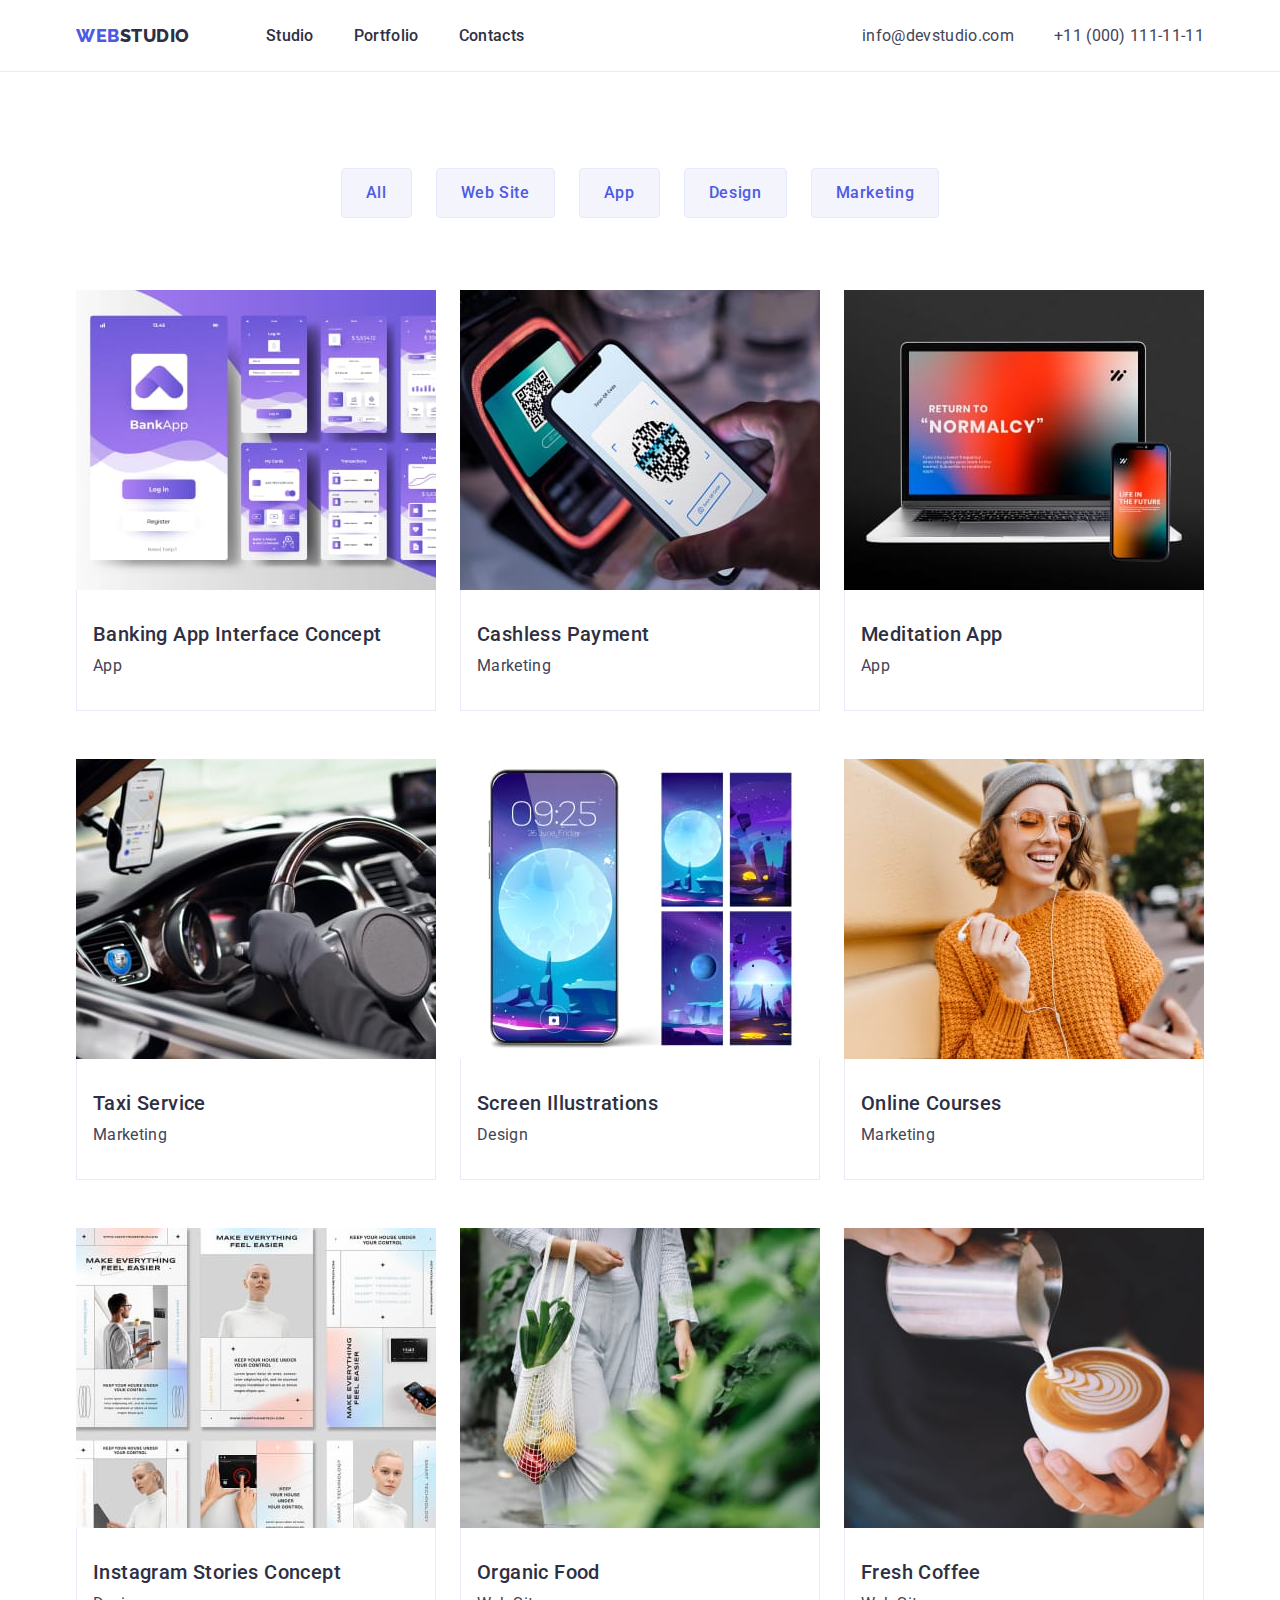
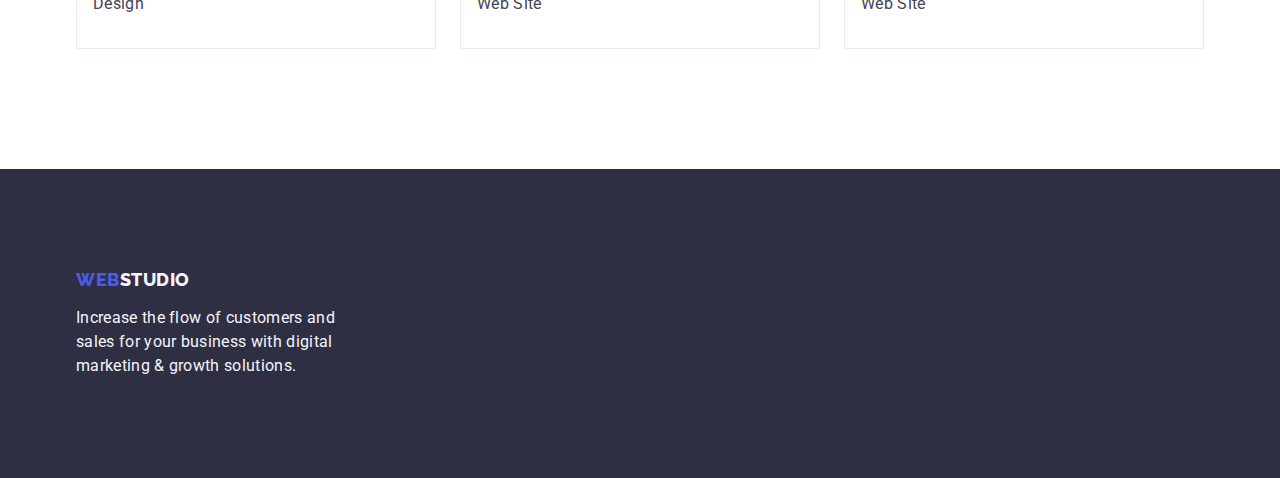
==== portfolio.html @ 536acf72 "Initial commit" ====
<!DOCTYPE html>
<html lang="en">
  <head>
    <meta charset="UTF-8" />
    <meta name="viewport" content="width=device-width, initial-scale=1.0" />
    <title>Document</title>

    <link rel="preconnect" href="https://fonts.googleapis.com" />
    <link rel="preconnect" href="https://fonts.gstatic.com" crossorigin />
    <link
      href="https://fonts.googleapis.com/css2?family=Raleway:wght@800&family=Roboto:wght@400;500;700&display=swap"
      rel="stylesheet"
    />

    <link rel="stylesheet" href="css/modern-normalize.min.css">
    <link rel="stylesheet" href="css/style.css" />
  </head>
  <body>
    <header class="header">
      <!-- ▮▯⁘⁘⁘⁘⁘  Navigation line  ⁘⁘⁘⁘⁘▯▮ -->
      <div class="header-container container">
        <nav class="header-navigation">
          <a class="header-logo logo link" href="./index.html">
            Web<span class="dark-style">Studio</span>
          </a>
          <ul class="header-navigation-list list">
            <li class="header-navigation-item">
              <a class="header-navigation-link link" href="./index.html"
                >Studio</a
              >
            </li>
            <li class="header-navigation-item">
              <a class="header-navigation-link link" href="./portfolio.html"
                >Portfolio</a
              >
            </li>
            <li class="header-navigation-item">
              <a class="header-navigation-link link" href="">Contacts</a>
            </li>
          </ul>
        </nav>
        <address class="header-contacts">
          <ul class="header-contacts-list list">
            <li class="header-contacts-item">
              <a
                class="header-contacts-link link"
                href="mailto:info@devstudio.com"
              >
                info@devstudio.com
              </a>
            </li>
            <li class="header-contacts-item">
              <a class="header-contacts-link link" href="tel:+110001111111">
                +11 (000) 111-11-11
              </a>
            </li>
          </ul>
        </address>
      </div>
    </header>

    <main>
      <!-- ▮▯⁘⁘⁘⁘⁘  portfolio  ⁘⁘⁘⁘⁘▯▮ -->
      <section class="portfolio">
        <div class="portfolio-container container">
          <h1 class="portfolio-title main-title visually-hidden">
            Portfolio page
          </h1>

          <ul class="portfolio-nav-list list">
            <li class="portfolio-nav-list-item">
              <button
                class="portfolio-nav-list-button portfolio-nav-button"
                type="button"
              >
                All
              </button>
            </li>
            <li class="portfolio-nav-list-item">
              <button
                class="portfolio-nav-list-button portfolio-nav-button"
                type="button"
              >
                Web Site
              </button>
            </li>
            <li class="portfolio-nav-list-item">
              <button
                class="portfolio-nav-list-button portfolio-nav-button"
                type="button"
              >
                App
              </button>
            </li>
            <li class="portfolio-nav-list-item">
              <button
                class="portfolio-nav-list-button portfolio-nav-button"
                type="button"
              >
                Design
              </button>
            </li>
            <li class="portfolio-nav-list-item">
              <button
                class="portfolio-nav-list-button portfolio-nav-button"
                type="button"
              >
                Marketing
              </button>
            </li>
          </ul>

          <ul class="portfolio-list list">
            <li class="portfolio-list-item">
              <a href="" class="portfolio-list-link link">
                <img
                  class="portfolio-list-img"
                  src="./images/PortfolioPage/PortfolioCardc/01.jpg"
                  alt="Banking App"
                  width="360"
                />
                <div class="portfolio-list-text-part">
                  <h2 class="portfolio-list-title in-section-title">
                    Banking App Interface Concept
                  </h2>
                  <p class="portfolio-list-text">App</p>
                </div>
              </a>
            </li>
            <li class="portfolio-list-item">
              <a href="" class="portfolio-list-link link">
                <img
                  class="portfolio-list-img"
                  src="./images/PortfolioPage/PortfolioCardc/02.jpg"
                  alt="payment by mobile phone"
                  width="360"
                />
                <div class="portfolio-list-text-part">
                  <h2 class="portfolio-list-title in-section-title">
                    Cashless Payment
                  </h2>
                  <p class="portfolio-list-text">Marketing</p>
                </div>
              </a>
            </li>
            <li class="portfolio-list-item">
              <a href="" class="portfolio-list-link link">
                <img
                  class="portfolio-list-img"
                  src="./images/PortfolioPage/PortfolioCardc/03.jpg"
                  alt="laptop and phone"
                  width="360"
                />
                <div class="portfolio-list-text-part">
                  <h2 class="portfolio-list-title in-section-title">
                    Meditation App
                  </h2>
                  <p class="portfolio-list-text">App</p>
                </div>
              </a>
            </li>
            <li class="portfolio-list-item">
              <a href="" class="portfolio-list-link link">
                <img
                  class="portfolio-list-img"
                  src="./images/PortfolioPage/PortfolioCardc/04.jpg"
                  alt="a man driving a car"
                  width="360"
                />
                <div class="portfolio-list-text-part">
                  <h2 class="portfolio-list-title in-section-title">
                    Taxi Service
                  </h2>
                  <p class="portfolio-list-text">Marketing</p>
                </div>
              </a>
            </li>
            <li class="portfolio-list-item">
              <a href="" class="portfolio-list-link link">
                <img
                  class="portfolio-list-img"
                  src="./images/PortfolioPage/PortfolioCardc/05.jpg"
                  alt="Illustrations"
                  width="360"
                />
                <div class="portfolio-list-text-part">
                  <h2 class="portfolio-list-title in-section-title">
                    Screen Illustrations
                  </h2>
                  <p class="portfolio-list-text">Design</p>
                </div>
              </a>
            </li>
            <li class="portfolio-list-item">
              <a href="" class="portfolio-list-link link">
                <img
                  class="portfolio-list-img"
                  src="./images/PortfolioPage/PortfolioCardc/06.jpg"
                  alt="A girl wearing headphones"
                  width="360"
                />
                <div class="portfolio-list-text-part">
                  <h2 class="portfolio-list-title in-section-title">
                    Online Courses
                  </h2>
                  <p class="portfolio-list-text">Marketing</p>
                </div>
              </a>
            </li>
            <li class="portfolio-list-item">
              <a href="" class="portfolio-list-link link">
                <img
                  class="portfolio-list-img"
                  src="./images/PortfolioPage/PortfolioCardc/07.jpg"
                  alt="Instagram Stories"
                  width="360"
                />
                <div class="portfolio-list-text-part">
                  <h2 class="portfolio-list-title in-section-title">
                    Instagram Stories Concept
                  </h2>
                  <p class="portfolio-list-text">Design</p>
                </div>
              </a>
            </li>
            <li class="portfolio-list-item">
              <a href="" class="portfolio-list-link link">
                <img
                  class="portfolio-list-img"
                  src="./images/PortfolioPage/PortfolioCardc/08.jpg"
                  alt="girl with fruit"
                  width="360"
                />
                <div class="portfolio-list-text-part">
                  <h2 class="portfolio-list-title in-section-title">
                    Organic Food
                  </h2>
                  <p class="portfolio-list-text">Web Site</p>
                </div>
              </a>
            </li>
            <li class="portfolio-list-item">
              <a href="" class="portfolio-list-link link">
                <img
                  class="portfolio-list-img"
                  src="./images/PortfolioPage/PortfolioCardc/09.jpg"
                  alt="barista preparing coffee"
                  width="360"
                />
                <div class="portfolio-list-text-part">
                  <h2 class="portfolio-list-title in-section-title">
                    Fresh Coffee
                  </h2>
                  <p class="portfolio-list-text">Web Site</p>
                </div>
              </a>
            </li>
          </ul>
        </div>
      </section>
    </main>

    <footer class="footer">
      <!-- ▮▯⁘⁘⁘⁘⁘  footer info  ⁘⁘⁘⁘⁘▯▮ -->
      <div class="footer-container container">
        <a class="footer-logo logo link" href="./index.html">
          Web<span class="light-style">Studio</span>
        </a>
        <p class="footer-description">
          Increase the flow of customers and sales for your business with
          digital marketing & growth solutions.
        </p>
      </div>
    </footer>
  </body>
</html>
---- css/style.css ----
:root {
  --main-bg-color: #fff;
  --supportive-bg-color: #2e2f42;

  /* Text settings */
  --main-font-family: 'Roboto', sans-serif;
  --supportive-font-page: 'Raleway', sans-serif;

  --title-h1-font-size: 56px;
  --title-h2-font-size: 36px;
  --title-h3-font-size: 20px;
  --main-font-size: 16px;

  --main-text-color: #434455;
  --main-title-color: #2e2f42;
  --hover-link-color: #404bbf;
}

/*
▮▮▯▯⁘⁘⁘⁘⁘⁘⁘⁘⁘⁘⁘⁘⁘⁘⁘⁘⁘⁘⁘⁘⁘⁘⁘⁘⁘⁘⁘⁘⁘⁘⁘⁘⁘⁘⁘▯▯▮▮
▮▮   start settings
▮▮▯▯⁘⁘⁘⁘⁘⁘⁘⁘⁘⁘⁘⁘⁘⁘⁘⁘⁘⁘⁘⁘⁘⁘⁘⁘⁘⁘⁘⁘⁘⁘⁘⁘⁘⁘⁘▯▯▮▮
*/
h1,
h2,
h3,
h4,
h5,
h6,
p {
  padding: 0px;
  margin: 0;
}
ul,
li {
  margin: 0;
  padding: 0;
}
img {
  display: block;
  height: 100%;
  width: 100%;
  object-fit: cover;
}

/*
▮▮▯▯⁘⁘⁘⁘⁘⁘⁘⁘⁘⁘⁘⁘⁘⁘⁘⁘⁘⁘⁘⁘⁘⁘⁘⁘⁘⁘⁘⁘⁘⁘⁘⁘⁘⁘⁘▯▯▮▮
▮▮  GLOBAL CLASSES
▮▮▯▯⁘⁘⁘⁘⁘⁘⁘⁘⁘⁘⁘⁘⁘⁘⁘⁘⁘⁘⁘⁘⁘⁘⁘⁘⁘⁘⁘⁘⁘⁘⁘⁘⁘⁘⁘▯▯▮▮
*/
body {
  background-color: var(--main-bg-color);
  color: var(--main-text-color);
  font-size: var(--main-font-size);
  font-family: var(--main-font-family);

  line-height: 1.5;
  letter-spacing: 0.02em;

  display: flex;
  flex-direction: column;
  min-height: 100vh;
}

main {
  flex-grow: 1;
}

section {
  padding: 120px 0;
}

.container {
  max-width: 1158px;
  width: 100%;
  padding: 0 15px;
  margin: 0 auto;
}

.link {
  text-decoration: none;
  color: inherit;
}

.list {
  list-style: none;
}

.visually-hidden {
  position: absolute;
  width: 1px;
  height: 1px;
  margin: -1px;
  border: 0;
  padding: 0;
  white-space: nowrap;
  clip-path: inset(100%);
  clip: rect(0 0 0 0);
  overflow: hidden;
}

.main-title,
.section-title,
.in-section-title {
  color: var(--main-title-color);
  font-weight: 700;
}

.main-title {
  font-size: var(--title-h1-font-size);
}
.section-title {
  font-size: var(--title-h2-font-size);
  line-height: 1.11;
  text-align: center;
  letter-spacing: 0.02em;
  text-transform: capitalize;
}
.in-section-title {
  font-size: var(--title-h3-font-size);
  font-weight: 500;
  line-height: 1.2;
  letter-spacing: 0.02em;

  margin-bottom: 8px;
}

.logo {
  display: inline-block;
  font-family: var(--supportive-font-page);
  font-weight: 800;
  font-size: 18px;
  line-height: 1.17;
  letter-spacing: 0.03em;
  text-transform: uppercase;
  text-decoration: none;
  color: #4d5ae5;
}
.logo > .dark-style {
  color: #2e2f42;
}
.logo > .light-style {
  color: #f4f4fd;
}

.portfolio-nav-button {
  color: #4d5ae5;
  text-align: center;
  font-weight: 500;
  line-height: 1.5;
  font-size: 16px;
  font-family: 'Roboto', sans-serif;
  letter-spacing: 0.04em;

  border-radius: 4px;
  border: 1px solid #e7e9fc;
  padding: 12px 24px;
  background: #f4f4fd;
  cursor: pointer;
}
.portfolio-nav-button:hover,
.portfolio-nav-button:focus {
  background: #404bbf;
  border: 1px solid transparent;

  color: #fff;
}


/*
▮▮▯▯⁘⁘⁘⁘⁘⁘⁘⁘⁘⁘⁘⁘⁘⁘⁘⁘⁘⁘⁘⁘⁘⁘⁘⁘⁘⁘⁘⁘⁘⁘⁘⁘⁘⁘⁘▯▯▮▮
▮▮   Hero section
▮▮▯▯⁘⁘⁘⁘⁘⁘⁘⁘⁘⁘⁘⁘⁘⁘⁘⁘⁘⁘⁘⁘⁘⁘⁘⁘⁘⁘⁘⁘⁘⁘⁘⁘⁘⁘⁘▯▯▮▮
*/
.hero {
  background-color: var(--supportive-bg-color);
  padding: 188px 0;
}
.hero-container {
  display: flex;
  flex-direction: column;
  align-items: center;
}
.hero-title {
  color: #fff;
  line-height: 1.07;
  text-align: center;
  letter-spacing: 0.02em;

  max-width: 496px;
}
.hero-btn {
  display: block;
  min-width: 169px;
  line-height: 1.5;
  font-weight: 500;
  font-family: 'Roboto', sans-serif;
  letter-spacing: 0.04em;
  font-size: 16px;
  color: #ffffff;

  cursor: pointer;
  background-color: #4d5ae5;
  padding: 16px 32px;
  box-shadow: 0px 4px 4px 0px rgba(0, 0, 0, 0.15);
  border-radius: 4px;
  margin-top: 48px;
  border: none;
}

.hero-btn:hover,
.hero-btn:active {
  background-color: #404bbf;
}

/*
▮▮▯▯⁘⁘⁘⁘⁘⁘⁘⁘⁘⁘⁘⁘⁘⁘⁘⁘⁘⁘⁘⁘⁘⁘⁘⁘⁘⁘⁘⁘⁘⁘⁘⁘⁘⁘⁘▯▯▮▮
▮▮   Advantages section
▮▮▯▯⁘⁘⁘⁘⁘⁘⁘⁘⁘⁘⁘⁘⁘⁘⁘⁘⁘⁘⁘⁘⁘⁘⁘⁘⁘⁘⁘⁘⁘⁘⁘⁘⁘⁘⁘▯▯▮▮
*/
.advantages {
}
.advantages-container {
}
.advantages-title {
}
.advantages-list {
  display: flex;
  gap: 24px;
}
.advantages-list-item {
  width: calc((100% - 3 * 24px) / 4);
}
.advantages-list-title {
}
.advantages-list-description {
}

/*
▮▮▯▯⁘⁘⁘⁘⁘⁘⁘⁘⁘⁘⁘⁘⁘⁘⁘⁘⁘⁘⁘⁘⁘⁘⁘⁘⁘⁘⁘⁘⁘⁘⁘⁘⁘⁘⁘▯▯▮▮
▮▮   Services section
▮▮▯▯⁘⁘⁘⁘⁘⁘⁘⁘⁘⁘⁘⁘⁘⁘⁘⁘⁘⁘⁘⁘⁘⁘⁘⁘⁘⁘⁘⁘⁘⁘⁘⁘⁘⁘⁘▯▯▮▮
*/
.services {
  padding-top: 0;
}
.services-title {
  margin-bottom: 72px;
}
.services-list {
  display: flex;
  gap: 24px;
}
.services-list-item {
  width: calc((100%-48px) / 3);
}
.services-list-img {
}

/*
▮▮▯▯⁘⁘⁘⁘⁘⁘⁘⁘⁘⁘⁘⁘⁘⁘⁘⁘⁘⁘⁘⁘⁘⁘⁘⁘⁘⁘⁘⁘⁘⁘⁘⁘⁘⁘⁘▯▯▮▮
▮▮   Team section
▮▮▯▯⁘⁘⁘⁘⁘⁘⁘⁘⁘⁘⁘⁘⁘⁘⁘⁘⁘⁘⁘⁘⁘⁘⁘⁘⁘⁘⁘⁘⁘⁘⁘⁘⁘⁘⁘▯▯▮▮
*/
.team {
  background-color: #f4f4fd;
}
.team-title {
  margin-bottom: 72px;
}
.team-list {
  display: flex;
  gap: 24px;
}
.team-list-item {
  border-radius: 0px 0px 4px 4px;
  background: #fff;
  box-shadow: 0px 2px 1px 0px rgba(46, 47, 66, 0.08),
    0px 1px 1px 0px rgba(46, 47, 66, 0.16),
    0px 1px 6px 0px rgba(46, 47, 66, 0.08);
  width: calc((100% - 3 * 24px) / 4);
}
.team-list-item > * {
  background-color: #ffffff;  
}
.team-list-img {
  height: 286px;
}
.team-list-text-container{
  padding: 32px 0;
  text-align: center; 
}
.team-list-title {  
}
.team-list-text {  
}

/*
▮▮▯▯⁘⁘⁘⁘⁘⁘⁘⁘⁘⁘⁘⁘⁘⁘⁘⁘⁘⁘⁘⁘⁘⁘⁘⁘⁘⁘⁘⁘⁘⁘⁘⁘⁘⁘⁘▯▯▮▮
▮▮   Portfolio section
▮▮▯▯⁘⁘⁘⁘⁘⁘⁘⁘⁘⁘⁘⁘⁘⁘⁘⁘⁘⁘⁘⁘⁘⁘⁘⁘⁘⁘⁘⁘⁘⁘⁘⁘⁘⁘⁘▯▯▮▮
*/
.portfolio {
  padding-top: 96px;
}
.portfolio-title {
}

.portfolio-nav-list {
  justify-content: center;
  display: flex;
  gap: 24px;
  margin-bottom: 72px;
}
.portfolio-nav-list-item {
}
.portfolio-nav-list-button {
}

.portfolio-list {
  display: flex;
  flex-wrap: wrap;
  gap: 48px 24px;
}
.portfolio-list-item {
  display: block;
  width: calc((100% - 48px) / 3);

  /* border: 1px solid #e7e9fc; */
  background: var(--white, #fff);
}
.portfolio-list-link {
}
.portfolio-list-img {
  height: 300px;
}
.portfolio-list-text-part {
  border: 1px solid #e7e9fc;
  border-top: none;
  padding: 32px 16px;
}
.portfolio-list-title {
}
.portfolio-list-text {
}

/*
▮▮▯▯⁘⁘⁘⁘⁘⁘⁘⁘⁘⁘⁘⁘⁘⁘⁘⁘⁘⁘⁘⁘⁘⁘⁘⁘⁘⁘⁘⁘⁘⁘⁘⁘⁘⁘⁘▯▯▮▮
▮▮   COMMON BLOCS
▮▮▯▯⁘⁘⁘⁘⁘⁘⁘⁘⁘⁘⁘⁘⁘⁘⁘⁘⁘⁘⁘⁘⁘⁘⁘⁘⁘⁘⁘⁘⁘⁘⁘⁘⁘⁘⁘▯▯▮▮
*/
/*
▮▮▯▯⁘⁘⁘⁘⁘⁘⁘⁘⁘⁘⁘⁘⁘⁘⁘⁘⁘⁘⁘⁘⁘⁘⁘⁘⁘⁘⁘⁘⁘⁘⁘⁘⁘⁘⁘▯▯▮▮
▮▮   Header section
▮▮▯▯⁘⁘⁘⁘⁘⁘⁘⁘⁘⁘⁘⁘⁘⁘⁘⁘⁘⁘⁘⁘⁘⁘⁘⁘⁘⁘⁘⁘⁘⁘⁘⁘⁘⁘⁘▯▯▮▮
*/
.header {
  height: 72px;
  border-bottom: 1px solid #e7e9fc;
}
.header-container {
  height: 100%;
  display: flex;
  align-items: center;
  justify-content: space-between;
}
.header-navigation {
  display: flex;
  align-items: center;
}
.header-logo {
  margin-right: 76px;
}
.header-navigation-list {
  display: flex;
  gap: 40px;
}
.header-navigation-item {
}
.header-navigation-link {
  font-weight: 500;
  color: var(--main-title-color);
  padding: 24px 0;
}
.header-contacts {
  font-style: normal;
  font-weight: 400;
}
.header-contacts-list {
  display: flex;
  gap: 40px;
}
.header-contacts-item {
}
.header-contacts-link {
  padding: 24px 0;
}
.header-navigation-link,
.header-contacts-link {
  line-height: 1.5;
  letter-spacing: 0.02em;
}

.header-navigation-link:hover,
.header-navigation-link:focus,
.header-contacts-link:hover,
.header-contacts-link:focus {
  color: #404bbf;
}

/*
▮▮▯▯⁘⁘⁘⁘⁘⁘⁘⁘⁘⁘⁘⁘⁘⁘⁘⁘⁘⁘⁘⁘⁘⁘⁘⁘⁘⁘⁘⁘⁘⁘⁘⁘⁘⁘⁘▯▯▮▮
▮▮   Footer section
▮▮▯▯⁘⁘⁘⁘⁘⁘⁘⁘⁘⁘⁘⁘⁘⁘⁘⁘⁘⁘⁘⁘⁘⁘⁘⁘⁘⁘⁘⁘⁘⁘⁘⁘⁘⁘⁘▯▯▮▮
*/
.footer {
  background-color: var(--supportive-bg-color);
  padding: 100px 0;
}
.footer-logo {
  margin-bottom: 16px;
}
.footer-description {
  color: #f4f4fd;
  max-width: 264px;
}
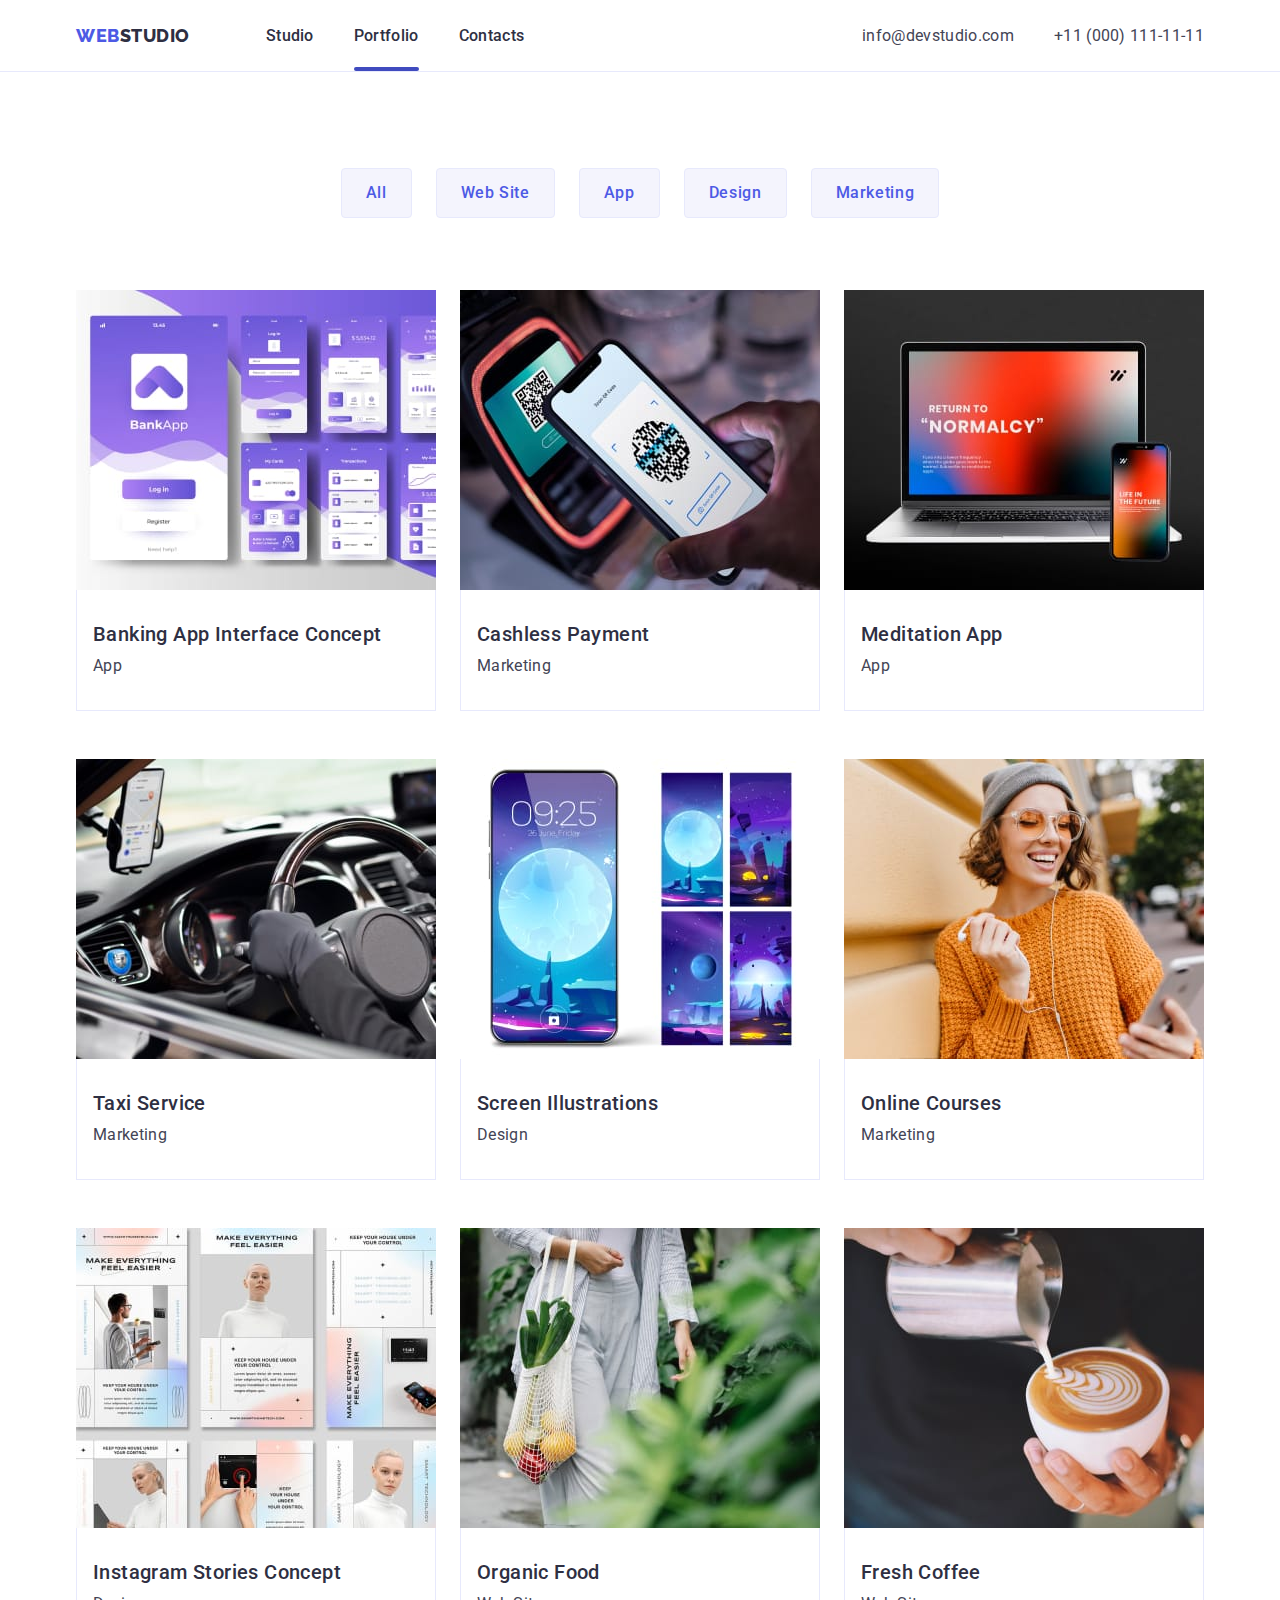
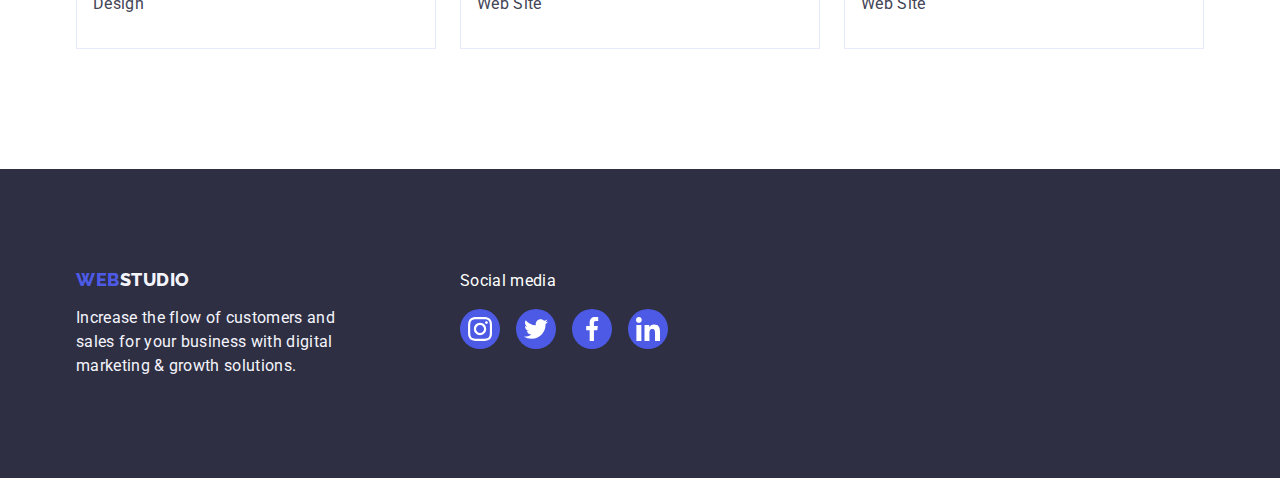
==== commit ceb9414e: "Added icons and animations to them on the main page" ====
--- a/portfolio.html
+++ b/portfolio.html
@@ -30,7 +30,7 @@
               >
             </li>
             <li class="header-navigation-item">
-              <a class="header-navigation-link link" href="./portfolio.html"
+              <a class="header-navigation-link link active-page" href="./portfolio.html"
                 >Portfolio</a
               >
             </li>
@@ -260,16 +260,52 @@
       </section>
     </main>
 
+    <!-- ▮▯⁘⁘⁘⁘⁘  footer info  ⁘⁘⁘⁘⁘▯▮ -->
     <footer class="footer">
-      <!-- ▮▯⁘⁘⁘⁘⁘  footer info  ⁘⁘⁘⁘⁘▯▮ -->
       <div class="footer-container container">
-        <a class="footer-logo logo link" href="./index.html">
-          Web<span class="light-style">Studio</span>
-        </a>
-        <p class="footer-description">
-          Increase the flow of customers and sales for your business with
-          digital marketing & growth solutions.
-        </p>
+        <div class="footer-text-conteiner">
+          <a class="footer-logo logo link" href="./index.html">
+            Web<span class="light-style">Studio</span>
+          </a>
+          <p class="footer-description">
+            Increase the flow of customers and sales for your business with
+            digital marketing & growth solutions.
+          </p>
+        </div>
+
+        <div class="footer-social-box">
+          <p class="footer-social-title insection-title">Social media</p>
+          <ul class="footer-social-list list">
+            <li class="footer-social-list-item">
+              <a href="" class="footer-social-list-link">
+                <svg class="footer-social-list-icon" height="24" width="24">
+                  <use href="./images/symbol-defs.svg#icon-instagram"></use>
+                </svg>
+              </a>
+            </li>
+            <li class="footer-social-list-item">
+              <a href="" class="footer-social-list-link">
+                <svg class="footer-social-list-icon" height="24" width="24">
+                  <use href="./images/symbol-defs.svg#icon-twitter"></use>
+                </svg>
+              </a>
+            </li>
+            <li class="footer-social-list-item">
+              <a href="" class="footer-social-list-link">
+                <svg class="footer-social-list-icon" height="24" width="24">
+                  <use href="./images/symbol-defs.svg#icon-facebook"></use>
+                </svg>
+              </a>
+            </li>
+            <li class="footer-social-list-item">
+              <a href="" class="footer-social-list-link">
+                <svg class="footer-social-list-icon" height="24" width="24">
+                  <use href="./images/symbol-defs.svg#icon-linkedin"></use>
+                </svg>
+              </a>
+            </li>
+          </ul>
+        </div>
       </div>
     </footer>
   </body>
--- a/css/style.css
+++ b/css/style.css
@@ -166,7 +166,6 @@
   color: #fff;
 }
 
-
 /*
 ▮▮▯▯⁘⁘⁘⁘⁘⁘⁘⁘⁘⁘⁘⁘⁘⁘⁘⁘⁘⁘⁘⁘⁘⁘⁘⁘⁘⁘⁘⁘⁘⁘⁘⁘⁘⁘⁘▯▯▮▮
 ▮▮   Hero section
@@ -231,6 +230,17 @@
 .advantages-list-item {
   width: calc((100% - 3 * 24px) / 4);
 }
+.advantages-icon-container {
+  display: flex;
+  align-items: center;
+  justify-content: center;
+
+  margin-bottom: 8px;
+  padding: 24px;
+
+  border-radius: 4px;
+  background: #f4f4fd;
+}
 .advantages-list-title {
 }
 .advantages-list-description {
@@ -281,18 +291,45 @@
   width: calc((100% - 3 * 24px) / 4);
 }
 .team-list-item > * {
-  background-color: #ffffff;  
+  background-color: #ffffff;
 }
 .team-list-img {
   height: 286px;
 }
-.team-list-text-container{
-  padding: 32px 0;
-  text-align: center; 
-}
-.team-list-title {  
-}
-.team-list-text {  
+.team-list-text-container {
+  padding: 32px 16px;
+  text-align: center;
+}
+.team-list-title {
+}
+.team-list-text {
+  margin-bottom: 8px;
+}
+.team-list-icon-list {
+  display: flex;
+  justify-content: space-between;
+  align-items: center;
+  flex-wrap: wrap;
+}
+.team-list-icon-item {
+}
+.team-list-icon-link {
+  width: 40px;
+  height: 40px;
+  display: flex;
+  align-items: center;
+  justify-content: center;
+
+  background-color: #4d5ae5;
+  border-radius: 50%;
+
+  transition-duration: 0.15s;
+}
+.team-list-icon-link:hover {
+  background-color: #31d0aa;
+}
+.team-list-icon {
+  fill: #f4f4fd;
 }
 
 /*
@@ -346,6 +383,49 @@
 
 /*
 ▮▮▯▯⁘⁘⁘⁘⁘⁘⁘⁘⁘⁘⁘⁘⁘⁘⁘⁘⁘⁘⁘⁘⁘⁘⁘⁘⁘⁘⁘⁘⁘⁘⁘⁘⁘⁘⁘▯▯▮▮
+▮▮   Customers
+▮▮▯▯⁘⁘⁘⁘⁘⁘⁘⁘⁘⁘⁘⁘⁘⁘⁘⁘⁘⁘⁘⁘⁘⁘⁘⁘⁘⁘⁘⁘⁘⁘⁘⁘⁘⁘⁘▯▯▮▮
+*/
+.customers {
+}
+.customers-title {
+  margin-bottom: 72px;
+}
+.customers-list {
+  display: flex;
+  align-items: center;
+  justify-content: center;
+  flex-wrap: wrap;
+  gap: 24px;
+}
+.customers-list-item {
+  width: 168px;
+  height: 88px;
+
+  display: flex;
+  align-items: center;
+  justify-content: center;
+
+  border-radius: 4px;
+  border: 1px solid #8e8f99;
+}
+.customers-list-icon {
+  fill: #8e8f99;
+}
+
+.customers-list-item,
+.customers-list-icon {
+  transition-duration: 0.15s;
+}
+.customers-list-item:hover {
+  border: 1px solid #404bbf;
+}
+.customers-list-item:hover .customers-list-icon {
+  fill: #404bbf;
+}
+
+/*
+▮▮▯▯⁘⁘⁘⁘⁘⁘⁘⁘⁘⁘⁘⁘⁘⁘⁘⁘⁘⁘⁘⁘⁘⁘⁘⁘⁘⁘⁘⁘⁘⁘⁘⁘⁘⁘⁘▯▯▮▮
 ▮▮   COMMON BLOCS
 ▮▮▯▯⁘⁘⁘⁘⁘⁘⁘⁘⁘⁘⁘⁘⁘⁘⁘⁘⁘⁘⁘⁘⁘⁘⁘⁘⁘⁘⁘⁘⁘⁘⁘⁘⁘⁘⁘▯▯▮▮
 */
@@ -378,9 +458,22 @@
 .header-navigation-item {
 }
 .header-navigation-link {
+  position: relative;
   font-weight: 500;
   color: var(--main-title-color);
   padding: 24px 0;
+}
+.header-navigation-link.active-page::after {
+  content: '';
+
+  position: absolute;
+  width: 100%;
+  left: 0;
+  bottom: -2px;
+
+  height: 4px;
+  border-radius: 2px;
+  background-color: #404bbf;
 }
 .header-contacts {
   font-style: normal;
@@ -414,8 +507,15 @@
 ▮▮▯▯⁘⁘⁘⁘⁘⁘⁘⁘⁘⁘⁘⁘⁘⁘⁘⁘⁘⁘⁘⁘⁘⁘⁘⁘⁘⁘⁘⁘⁘⁘⁘⁘⁘⁘⁘▯▯▮▮
 */
 .footer {
+  display: flex;
+  align-items: center;
+  justify-content: center;
+
   background-color: var(--supportive-bg-color);
   padding: 100px 0;
+}
+.footer-container {
+  display: flex;
 }
 .footer-logo {
   margin-bottom: 16px;
@@ -423,4 +523,41 @@
 .footer-description {
   color: #f4f4fd;
   max-width: 264px;
-}
+  margin-right: 120px;
+}
+
+.footer-social-box {
+}
+.footer-social-title {
+  color: #ffffff;
+  margin-bottom: 16px;
+}
+.footer-social-list {
+  display: flex;
+  gap: 16px;
+}
+.footer-social-list-item {
+}
+
+.footer-social-list-link {
+  height: 40px;
+  width: 40px;
+
+  display: flex;
+  justify-content: center;
+  align-items: center;
+
+  border-radius: 50%;
+  background-color: #4d5ae5;
+
+  transition-duration: 0.15s;
+  transition-property: background-color;
+}
+.footer-social-list-link:hover {
+  background-color: #31d0aa;
+}
+
+.footer-social-list-icon {
+  fill: #fff;
+}
+
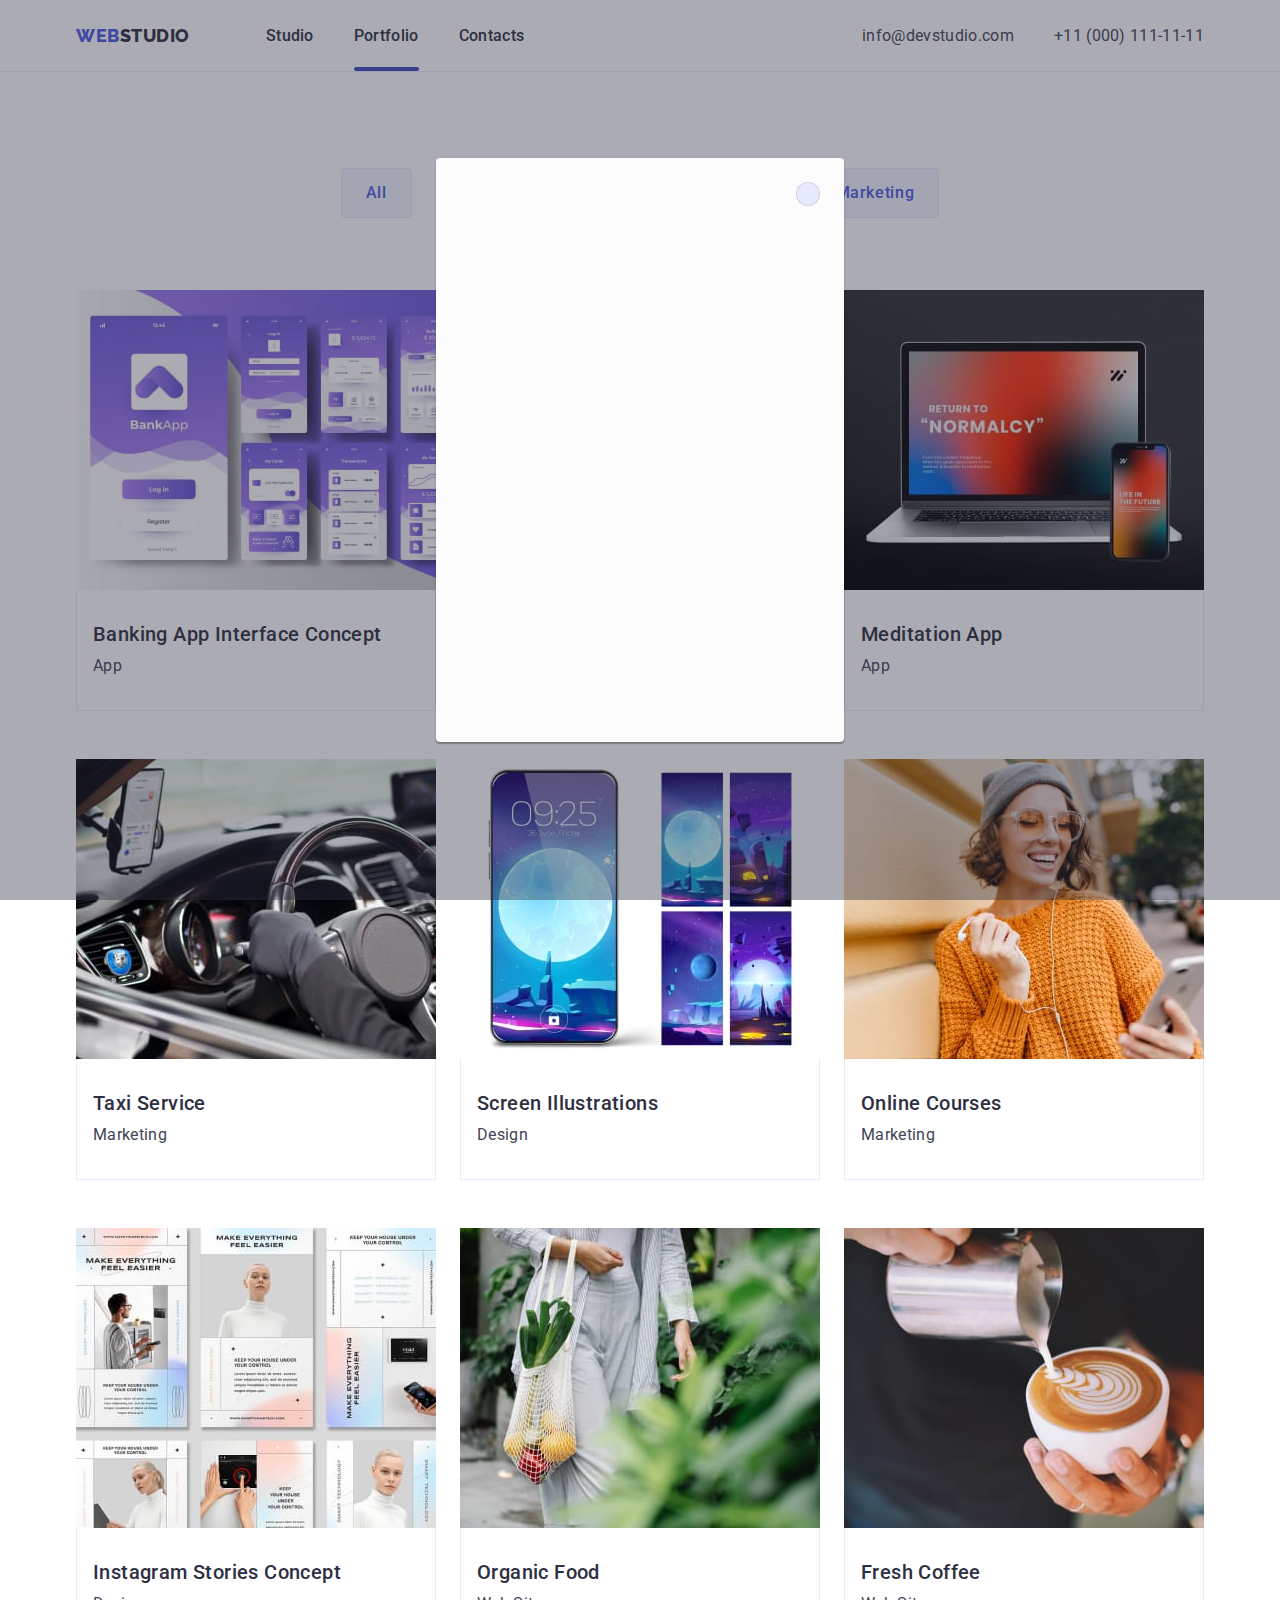
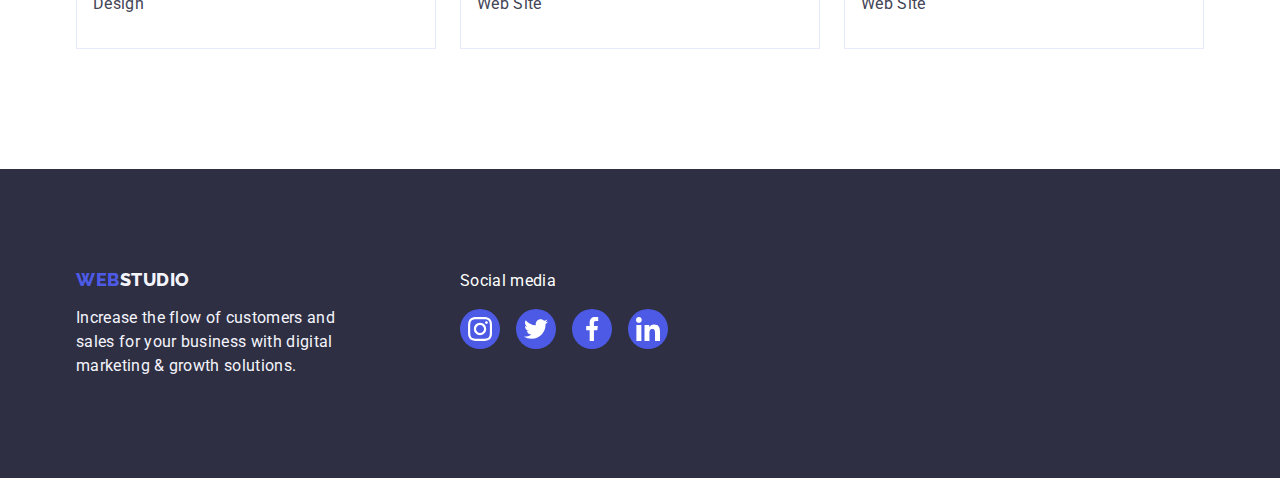
==== commit 523c2092: "add modal window" ====
--- a/portfolio.html
+++ b/portfolio.html
@@ -279,28 +279,28 @@
             <li class="footer-social-list-item">
               <a href="" class="footer-social-list-link">
                 <svg class="footer-social-list-icon" height="24" width="24">
-                  <use href="./images/symbol-defs.svg#icon-instagram"></use>
+                  <use href="./images/icons.svg#icon-instagram"></use>
                 </svg>
               </a>
             </li>
             <li class="footer-social-list-item">
               <a href="" class="footer-social-list-link">
                 <svg class="footer-social-list-icon" height="24" width="24">
-                  <use href="./images/symbol-defs.svg#icon-twitter"></use>
+                  <use href="./images/icons.svg#icon-twitter"></use>
                 </svg>
               </a>
             </li>
             <li class="footer-social-list-item">
               <a href="" class="footer-social-list-link">
                 <svg class="footer-social-list-icon" height="24" width="24">
-                  <use href="./images/symbol-defs.svg#icon-facebook"></use>
+                  <use href="./images/icons.svg#icon-facebook"></use>
                 </svg>
               </a>
             </li>
             <li class="footer-social-list-item">
               <a href="" class="footer-social-list-link">
                 <svg class="footer-social-list-icon" height="24" width="24">
-                  <use href="./images/symbol-defs.svg#icon-linkedin"></use>
+                  <use href="./images/icons.svg#icon-linkedin"></use>
                 </svg>
               </a>
             </li>
@@ -308,5 +308,16 @@
         </div>
       </div>
     </footer>
+
+    <!-- ▮▯⁘⁘⁘⁘⁘  Modal window  ⁘⁘⁘⁘⁘▯▮ -->
+    <div class="modal-backing">
+      <div class="modal">
+        <button class="modal-close-btn">
+          <svg class="modal-close-btn-icon">
+            <use href="./images/icons.svg#"></use>
+          </svg>
+        </button>
+      </div>
+    </div>
   </body>
 </html>
--- a/css/style.css
+++ b/css/style.css
@@ -14,6 +14,8 @@
   --main-text-color: #434455;
   --main-title-color: #2e2f42;
   --hover-link-color: #404bbf;
+
+  --navyblue-modal: rgba(46, 47, 66, 0.4);
 }
 
 /*
@@ -166,6 +168,12 @@
   color: #fff;
 }
 
+.is-hidden {
+  opacity: 0;
+  visibility: hidden;
+  pointer-events: none;
+}
+
 /*
 ▮▮▯▯⁘⁘⁘⁘⁘⁘⁘⁘⁘⁘⁘⁘⁘⁘⁘⁘⁘⁘⁘⁘⁘⁘⁘⁘⁘⁘⁘⁘⁘⁘⁘⁘⁘⁘⁘▯▯▮▮
 ▮▮   Hero section
@@ -399,6 +407,8 @@
   gap: 24px;
 }
 .customers-list-item {
+}
+.customers-list-link {
   width: 168px;
   height: 88px;
 
@@ -413,14 +423,14 @@
   fill: #8e8f99;
 }
 
-.customers-list-item,
+.customers-list-link,
 .customers-list-icon {
   transition-duration: 0.15s;
 }
-.customers-list-item:hover {
+.customers-list-link:hover {
   border: 1px solid #404bbf;
 }
-.customers-list-item:hover .customers-list-icon {
+.customers-list-link:hover .customers-list-icon {
   fill: #404bbf;
 }
 
@@ -516,6 +526,7 @@
 }
 .footer-container {
   display: flex;
+  align-items: baseline;
 }
 .footer-logo {
   margin-bottom: 16px;
@@ -561,3 +572,72 @@
   fill: #fff;
 }
 
+/*
+▮▮▯▯⁘⁘⁘⁘⁘⁘⁘⁘⁘⁘⁘⁘⁘⁘⁘⁘⁘⁘⁘⁘⁘⁘⁘⁘⁘⁘⁘⁘⁘⁘⁘⁘⁘⁘⁘▯▯▮▮
+▮▮   Modal window
+▮▮▯▯⁘⁘⁘⁘⁘⁘⁘⁘⁘⁘⁘⁘⁘⁘⁘⁘⁘⁘⁘⁘⁘⁘⁘⁘⁘⁘⁘⁘⁘⁘⁘⁘⁘⁘⁘▯▯▮▮
+*/
+.modal-backing {
+  position: fixed;
+  top: 0;
+  left: 0;
+
+  width: 100%;
+  height: 100%;
+
+  background: var(--navyblue-modal);
+  transition: opacity 250ms cubic-bezier(0.4, 0, 0.2, 1),
+    visibility 250ms cubic-bezier(0.4, 0, 0.2, 1);
+}
+.modal {
+  position: relative;
+  width: 408px;
+  min-height: 584px;
+
+  top: 50%;
+  left: 50%;
+  transform: translate(-50%, -50%) scale(1);
+
+  border-radius: 4px;
+  background: #fcfcfc;
+  box-shadow: 0px 1px 1px rgba(0, 0, 0, 0.14), 0px 1px 3px rgba(0, 0, 0, 0.12),
+    0px 2px 1px rgba(0, 0, 0, 0.2);
+
+  transition: transform 250ms cubic-bezier(0.4, 0, 0.2, 1);
+}
+.modal-close-btn {
+  position: absolute;
+  right: 24px;
+  top: 24px;
+
+  display: flex;
+  align-items: center;
+  justify-content: center;
+
+  overflow: hidden;
+
+  height: 24px;
+  width: 24px;
+  padding: 0;
+
+  background-color: #e7e9fc;
+  border: 1px solid rgba(0, 0, 0, 0.1);
+  border-radius: 50%;
+
+  cursor: pointer;
+  transition: background-color 250ms cubic-bezier(0.4, 0, 0.2, 1), border 250ms cubic-bezier(0.4, 0, 0.2, 1);
+}
+.modal-close-btn:hover,
+.modal-close-btn:focus {
+  background-color: #404bbf;
+  border: none;
+}
+.modal-close-btn-icon {
+  /* background-color: #e2a0a0; */
+  fill: #2e2f42;
+  transition: fill 250ms cubic-bezier(0.4, 0, 0.2, 1); 
+}
+.modal-close-btn:hover .modal-close-btn-icon,
+.modal-close-btn:focus .modal-close-btn-icon {
+  fill: #ffffff;
+}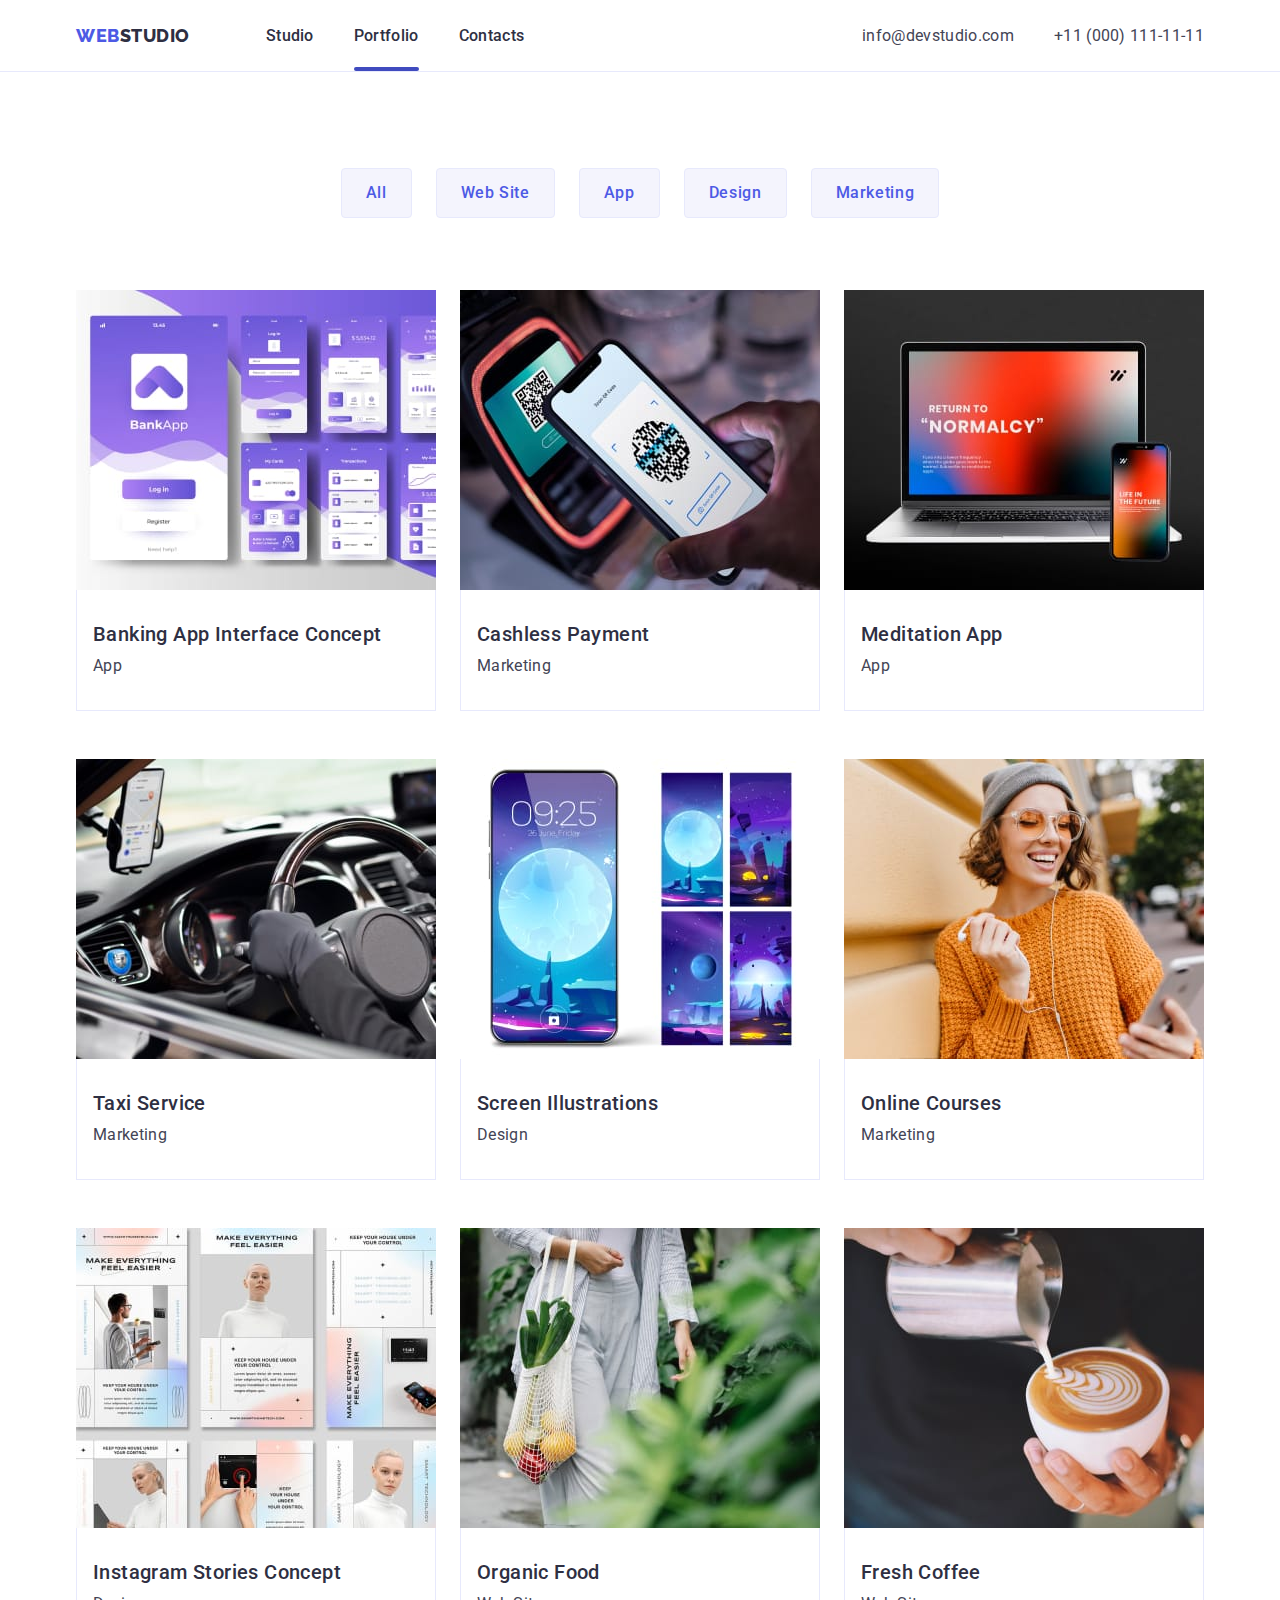
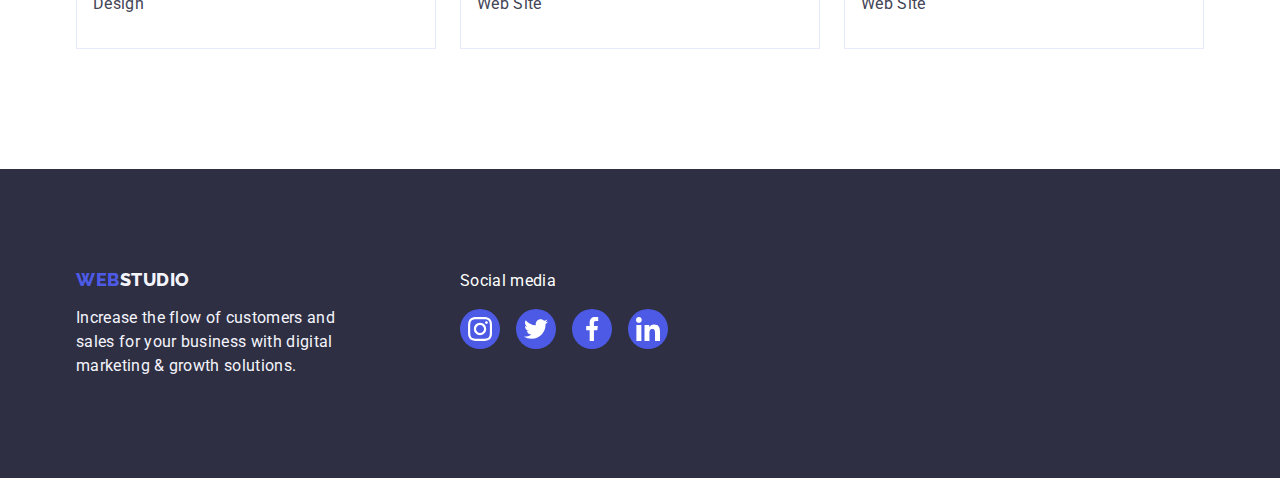
==== commit 6ef084e5: "Add js function" ====
--- a/portfolio.html
+++ b/portfolio.html
@@ -309,15 +309,16 @@
       </div>
     </footer>
 
-    <!-- ▮▯⁘⁘⁘⁘⁘  Modal window  ⁘⁘⁘⁘⁘▯▮ -->
-    <div class="modal-backing">
+     <!-- ▮▯⁘⁘⁘⁘⁘  Modal window  ⁘⁘⁘⁘⁘▯▮ -->
+     <div class="modal-backing is-hidden" data-modal>
       <div class="modal">
-        <button class="modal-close-btn">
+        <button class="modal-close-btn" type="button" data-modal-close>
           <svg class="modal-close-btn-icon">
-            <use href="./images/icons.svg#"></use>
+            <use href="./images/icons.svg#icon-close" height="8" width="8"></use>
           </svg>
         </button>
       </div>
     </div>
+    <script src="./js/modal.js"></script>
   </body>
 </html>
--- a/css/style.css
+++ b/css/style.css
@@ -182,8 +182,14 @@
 .hero {
   background-color: var(--supportive-bg-color);
   padding: 188px 0;
+  background-image: linear-gradient(rgba(46, 47, 66, 0.7), rgba(46, 47, 66, 0.7)), url(../images/MainPage/Hero/hero-bg.jpg); 
+  /* max-width: 1440px; */
+  background-repeat: no-repeat;
+  background-position: center; 
+  background-size: cover;
 }
 .hero-container {
+  
   display: flex;
   flex-direction: column;
   align-items: center;
@@ -213,6 +219,8 @@
   border-radius: 4px;
   margin-top: 48px;
   border: none;
+
+  transition: background-color 250ms cubic-bezier(0.4, 0, 0.2, 1); 
 }
 
 .hero-btn:hover,
@@ -305,7 +313,7 @@
   height: 286px;
 }
 .team-list-text-container {
-  padding: 32px 16px;
+  padding: 32px 0;
   text-align: center;
 }
 .team-list-title {
@@ -315,7 +323,8 @@
 }
 .team-list-icon-list {
   display: flex;
-  justify-content: space-between;
+  justify-content: center;
+  gap: 24px;
   align-items: center;
   flex-wrap: wrap;
 }
@@ -331,10 +340,11 @@
   background-color: #4d5ae5;
   border-radius: 50%;
 
-  transition-duration: 0.15s;
-}
-.team-list-icon-link:hover {
-  background-color: #31d0aa;
+  transition: background-color 250ms cubic-bezier(0.4, 0, 0.2, 1);
+}
+.team-list-icon-link:hover,
+.team-list-icon-link:focus {
+  background-color: #404bbf;;
 }
 .team-list-icon {
   fill: #f4f4fd;
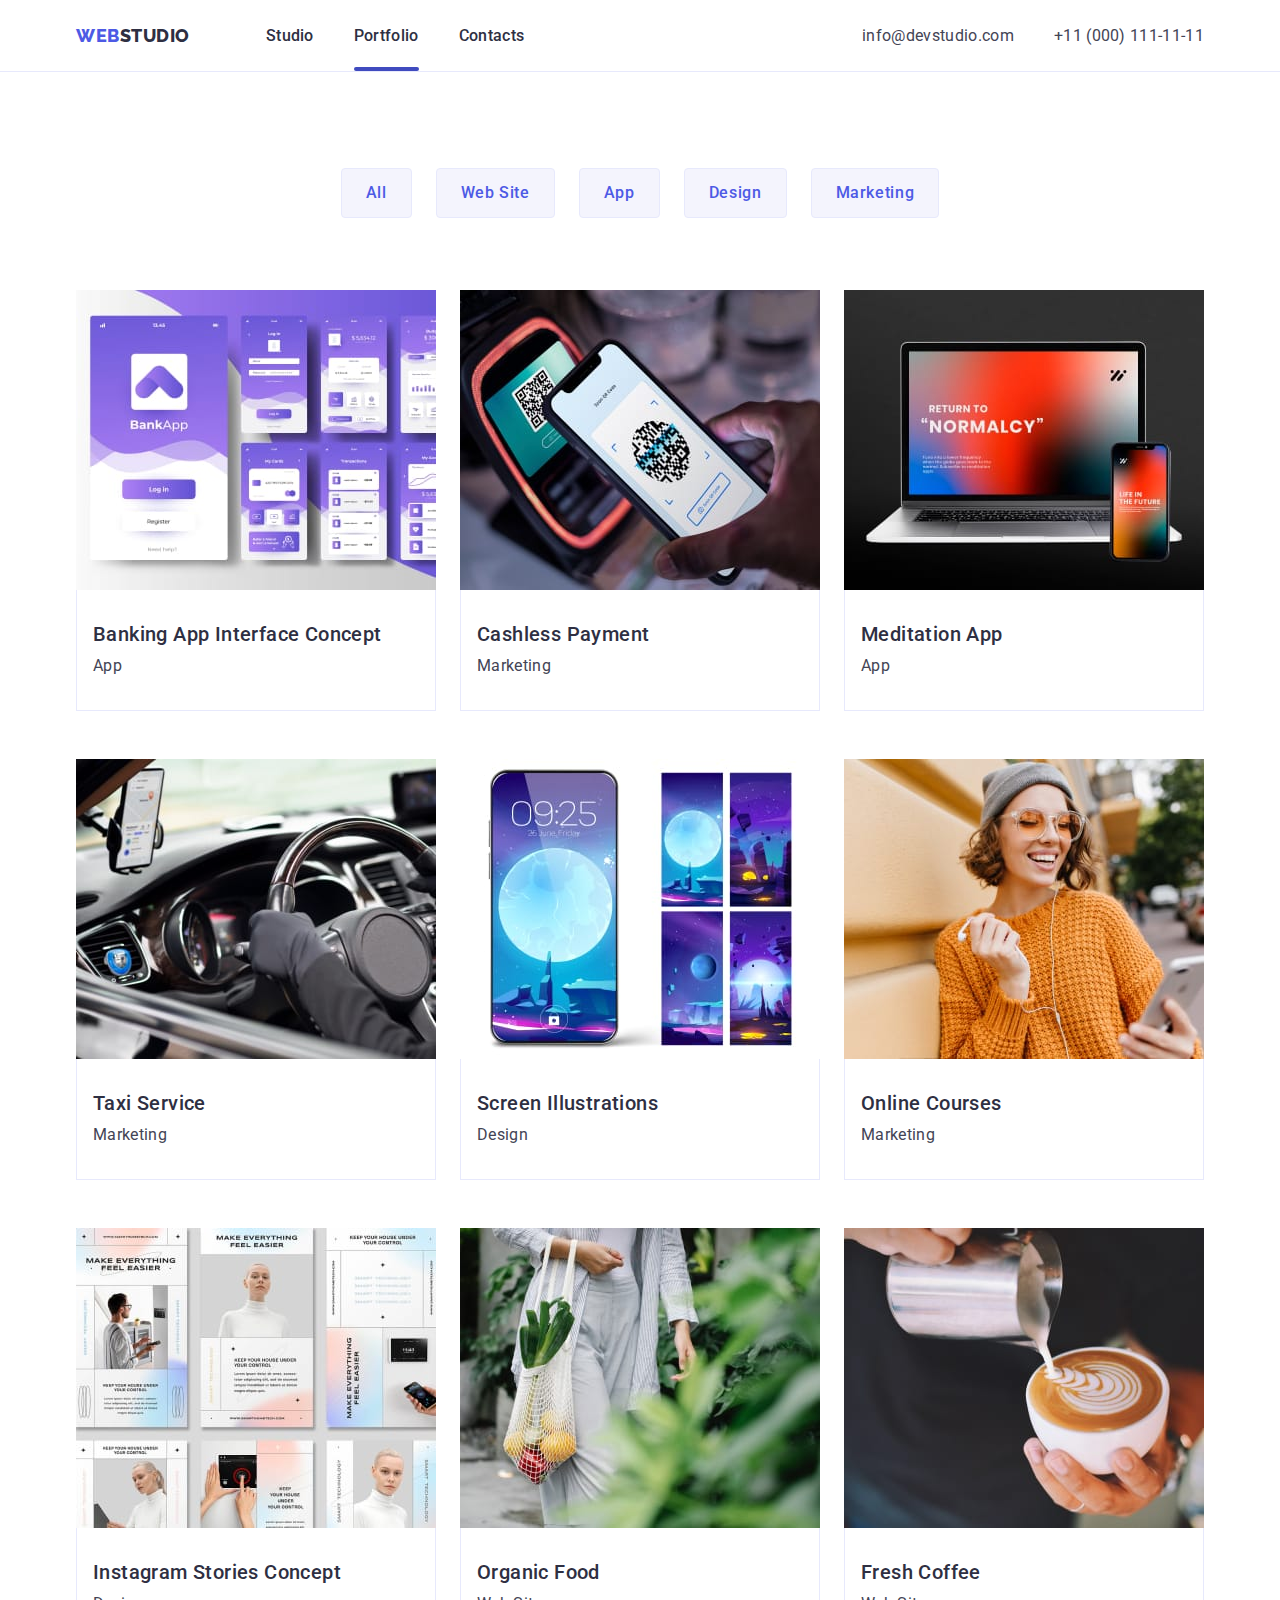
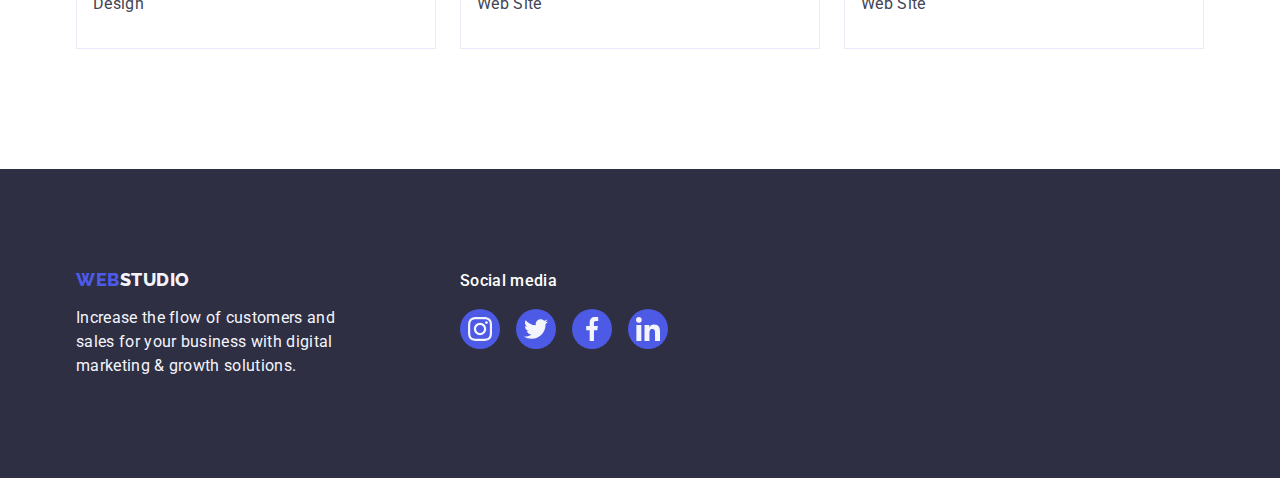
==== commit 9c0212ff: "fix-eror1" ====
--- a/portfolio.html
+++ b/portfolio.html
@@ -12,7 +12,7 @@
       rel="stylesheet"
     />
 
-    <link rel="stylesheet" href="css/modern-normalize.min.css">
+    <link rel="stylesheet" href="css/modern-normalize.min.css" />
     <link rel="stylesheet" href="css/style.css" />
   </head>
   <body>
@@ -30,7 +30,9 @@
               >
             </li>
             <li class="header-navigation-item">
-              <a class="header-navigation-link link active-page" href="./portfolio.html"
+              <a
+                class="header-navigation-link link active-page"
+                href="./portfolio.html"
                 >Portfolio</a
               >
             </li>
@@ -70,7 +72,7 @@
           <ul class="portfolio-nav-list list">
             <li class="portfolio-nav-list-item">
               <button
-                class="portfolio-nav-list-button portfolio-nav-button"
+                class="portfolio-nav-list-button"
                 type="button"
               >
                 All
@@ -78,7 +80,7 @@
             </li>
             <li class="portfolio-nav-list-item">
               <button
-                class="portfolio-nav-list-button portfolio-nav-button"
+                class="portfolio-nav-list-button"
                 type="button"
               >
                 Web Site
@@ -86,7 +88,7 @@
             </li>
             <li class="portfolio-nav-list-item">
               <button
-                class="portfolio-nav-list-button portfolio-nav-button"
+                class="portfolio-nav-list-button"
                 type="button"
               >
                 App
@@ -94,7 +96,7 @@
             </li>
             <li class="portfolio-nav-list-item">
               <button
-                class="portfolio-nav-list-button portfolio-nav-button"
+                class="portfolio-nav-list-button"
                 type="button"
               >
                 Design
@@ -102,7 +104,7 @@
             </li>
             <li class="portfolio-nav-list-item">
               <button
-                class="portfolio-nav-list-button portfolio-nav-button"
+                class="portfolio-nav-list-button"
                 type="button"
               >
                 Marketing
@@ -113,12 +115,21 @@
           <ul class="portfolio-list list">
             <li class="portfolio-list-item">
               <a href="" class="portfolio-list-link link">
-                <img
-                  class="portfolio-list-img"
-                  src="./images/PortfolioPage/PortfolioCardc/01.jpg"
-                  alt="Banking App"
-                  width="360"
-                />
+                <div class="portfolio-list-img-box">
+                  <img
+                    class="portfolio-list-img"
+                    src="./images/PortfolioPage/PortfolioCardc/01.jpg"
+                    alt="Banking App"
+                    width="360"
+                  />
+
+                  <p class="portfolio-list-img-box-description">
+                    14 Stylish and User-Friendly App Design Concepts · Task
+                    Manager App · Calorie Tracker App · Exotic Fruit Ecommerce
+                    App · Cloud Storage App
+                  </p>
+                </div>
+
                 <div class="portfolio-list-text-part">
                   <h2 class="portfolio-list-title in-section-title">
                     Banking App Interface Concept
@@ -129,12 +140,21 @@
             </li>
             <li class="portfolio-list-item">
               <a href="" class="portfolio-list-link link">
-                <img
-                  class="portfolio-list-img"
-                  src="./images/PortfolioPage/PortfolioCardc/02.jpg"
-                  alt="payment by mobile phone"
-                  width="360"
-                />
+                <div class="portfolio-list-img-box">
+                  <img
+                    class="portfolio-list-img"
+                    src="./images/PortfolioPage/PortfolioCardc/02.jpg"
+                    alt="payment by mobile phone"
+                    width="360"
+                  />
+
+                  <p class="portfolio-list-img-box-description">
+                    14 Stylish and User-Friendly App Design Concepts · Task
+                    Manager App · Calorie Tracker App · Exotic Fruit Ecommerce
+                    App · Cloud Storage App
+                  </p>
+                </div>
+
                 <div class="portfolio-list-text-part">
                   <h2 class="portfolio-list-title in-section-title">
                     Cashless Payment
@@ -145,12 +165,21 @@
             </li>
             <li class="portfolio-list-item">
               <a href="" class="portfolio-list-link link">
-                <img
-                  class="portfolio-list-img"
-                  src="./images/PortfolioPage/PortfolioCardc/03.jpg"
-                  alt="laptop and phone"
-                  width="360"
-                />
+                <div class="portfolio-list-img-box">
+                  <img
+                    class="portfolio-list-img"
+                    src="./images/PortfolioPage/PortfolioCardc/03.jpg"
+                    alt="laptop and phone"
+                    width="360"
+                  />
+
+                  <p class="portfolio-list-img-box-description">
+                    14 Stylish and User-Friendly App Design Concepts · Task
+                    Manager App · Calorie Tracker App · Exotic Fruit Ecommerce
+                    App · Cloud Storage App
+                  </p>
+                </div>
+
                 <div class="portfolio-list-text-part">
                   <h2 class="portfolio-list-title in-section-title">
                     Meditation App
@@ -161,12 +190,21 @@
             </li>
             <li class="portfolio-list-item">
               <a href="" class="portfolio-list-link link">
-                <img
-                  class="portfolio-list-img"
-                  src="./images/PortfolioPage/PortfolioCardc/04.jpg"
-                  alt="a man driving a car"
-                  width="360"
-                />
+                <div class="portfolio-list-img-box">
+                  <img
+                    class="portfolio-list-img"
+                    src="./images/PortfolioPage/PortfolioCardc/04.jpg"
+                    alt="a man driving a car"
+                    width="360"
+                  />
+
+                  <p class="portfolio-list-img-box-description">
+                    14 Stylish and User-Friendly App Design Concepts · Task
+                    Manager App · Calorie Tracker App · Exotic Fruit Ecommerce
+                    App · Cloud Storage App
+                  </p>
+                </div>
+
                 <div class="portfolio-list-text-part">
                   <h2 class="portfolio-list-title in-section-title">
                     Taxi Service
@@ -177,12 +215,21 @@
             </li>
             <li class="portfolio-list-item">
               <a href="" class="portfolio-list-link link">
-                <img
-                  class="portfolio-list-img"
-                  src="./images/PortfolioPage/PortfolioCardc/05.jpg"
-                  alt="Illustrations"
-                  width="360"
-                />
+                <div class="portfolio-list-img-box">
+                  <img
+                    class="portfolio-list-img"
+                    src="./images/PortfolioPage/PortfolioCardc/05.jpg"
+                    alt="Illustrations"
+                    width="360"
+                  />
+
+                  <p class="portfolio-list-img-box-description">
+                    14 Stylish and User-Friendly App Design Concepts · Task
+                    Manager App · Calorie Tracker App · Exotic Fruit Ecommerce
+                    App · Cloud Storage App
+                  </p>
+                </div>
+
                 <div class="portfolio-list-text-part">
                   <h2 class="portfolio-list-title in-section-title">
                     Screen Illustrations
@@ -193,12 +240,20 @@
             </li>
             <li class="portfolio-list-item">
               <a href="" class="portfolio-list-link link">
-                <img
-                  class="portfolio-list-img"
-                  src="./images/PortfolioPage/PortfolioCardc/06.jpg"
-                  alt="A girl wearing headphones"
-                  width="360"
-                />
+                <div class="portfolio-list-img-box">
+                  <img
+                    class="portfolio-list-img"
+                    src="./images/PortfolioPage/PortfolioCardc/06.jpg"
+                    alt="A girl wearing headphones"
+                    width="360"
+                  />
+                  <p class="portfolio-list-img-box-description">
+                    14 Stylish and User-Friendly App Design Concepts · Task
+                    Manager App · Calorie Tracker App · Exotic Fruit Ecommerce
+                    App · Cloud Storage App
+                  </p>
+                </div>
+
                 <div class="portfolio-list-text-part">
                   <h2 class="portfolio-list-title in-section-title">
                     Online Courses
@@ -209,12 +264,21 @@
             </li>
             <li class="portfolio-list-item">
               <a href="" class="portfolio-list-link link">
-                <img
-                  class="portfolio-list-img"
-                  src="./images/PortfolioPage/PortfolioCardc/07.jpg"
-                  alt="Instagram Stories"
-                  width="360"
-                />
+                <div class="portfolio-list-img-box">
+                  <img
+                    class="portfolio-list-img"
+                    src="./images/PortfolioPage/PortfolioCardc/07.jpg"
+                    alt="Instagram Stories"
+                    width="360"
+                  />
+
+                  <p class="portfolio-list-img-box-description">
+                    14 Stylish and User-Friendly App Design Concepts · Task
+                    Manager App · Calorie Tracker App · Exotic Fruit Ecommerce
+                    App · Cloud Storage App
+                  </p>
+                </div>
+
                 <div class="portfolio-list-text-part">
                   <h2 class="portfolio-list-title in-section-title">
                     Instagram Stories Concept
@@ -225,12 +289,21 @@
             </li>
             <li class="portfolio-list-item">
               <a href="" class="portfolio-list-link link">
-                <img
-                  class="portfolio-list-img"
-                  src="./images/PortfolioPage/PortfolioCardc/08.jpg"
-                  alt="girl with fruit"
-                  width="360"
-                />
+                <div class="portfolio-list-img-box">
+                  <img
+                    class="portfolio-list-img"
+                    src="./images/PortfolioPage/PortfolioCardc/08.jpg"
+                    alt="girl with fruit"
+                    width="360"
+                  />
+
+                  <p class="portfolio-list-img-box-description">
+                    14 Stylish and User-Friendly App Design Concepts · Task
+                    Manager App · Calorie Tracker App · Exotic Fruit Ecommerce
+                    App · Cloud Storage App
+                  </p>
+                </div>
+
                 <div class="portfolio-list-text-part">
                   <h2 class="portfolio-list-title in-section-title">
                     Organic Food
@@ -241,12 +314,21 @@
             </li>
             <li class="portfolio-list-item">
               <a href="" class="portfolio-list-link link">
-                <img
-                  class="portfolio-list-img"
-                  src="./images/PortfolioPage/PortfolioCardc/09.jpg"
-                  alt="barista preparing coffee"
-                  width="360"
-                />
+                <div class="portfolio-list-img-box">
+                  <img
+                    class="portfolio-list-img"
+                    src="./images/PortfolioPage/PortfolioCardc/09.jpg"
+                    alt="barista preparing coffee"
+                    width="360"
+                  />
+
+                  <p class="portfolio-list-img-box-description">
+                    14 Stylish and User-Friendly App Design Concepts · Task
+                    Manager App · Calorie Tracker App · Exotic Fruit Ecommerce
+                    App · Cloud Storage App
+                  </p>
+                </div>
+
                 <div class="portfolio-list-text-part">
                   <h2 class="portfolio-list-title in-section-title">
                     Fresh Coffee
@@ -309,12 +391,16 @@
       </div>
     </footer>
 
-     <!-- ▮▯⁘⁘⁘⁘⁘  Modal window  ⁘⁘⁘⁘⁘▯▮ -->
-     <div class="modal-backing is-hidden" data-modal>
+    <!-- ▮▯⁘⁘⁘⁘⁘  Modal window  ⁘⁘⁘⁘⁘▯▮ -->
+    <div class="modal-backing is-hidden" data-modal>
       <div class="modal">
         <button class="modal-close-btn" type="button" data-modal-close>
           <svg class="modal-close-btn-icon">
-            <use href="./images/icons.svg#icon-close" height="8" width="8"></use>
+            <use
+              href="./images/icons.svg#icon-close"
+              height="8"
+              width="8"
+            ></use>
           </svg>
         </button>
       </div>
--- a/css/style.css
+++ b/css/style.css
@@ -16,6 +16,9 @@
   --hover-link-color: #404bbf;
 
   --navyblue-modal: rgba(46, 47, 66, 0.4);
+  --light-text-color: #f4f4fd;
+
+  --dont-active-elements: #8e8f99;
 }
 
 /*
@@ -145,29 +148,6 @@
   color: #f4f4fd;
 }
 
-.portfolio-nav-button {
-  color: #4d5ae5;
-  text-align: center;
-  font-weight: 500;
-  line-height: 1.5;
-  font-size: 16px;
-  font-family: 'Roboto', sans-serif;
-  letter-spacing: 0.04em;
-
-  border-radius: 4px;
-  border: 1px solid #e7e9fc;
-  padding: 12px 24px;
-  background: #f4f4fd;
-  cursor: pointer;
-}
-.portfolio-nav-button:hover,
-.portfolio-nav-button:focus {
-  background: #404bbf;
-  border: 1px solid transparent;
-
-  color: #fff;
-}
-
 .is-hidden {
   opacity: 0;
   visibility: hidden;
@@ -182,14 +162,17 @@
 .hero {
   background-color: var(--supportive-bg-color);
   padding: 188px 0;
-  background-image: linear-gradient(rgba(46, 47, 66, 0.7), rgba(46, 47, 66, 0.7)), url(../images/MainPage/Hero/hero-bg.jpg); 
+  background-image: linear-gradient(
+      rgba(46, 47, 66, 0.7),
+      rgba(46, 47, 66, 0.7)
+    ),
+    url(../images/MainPage/Hero/hero-bg.jpg);
   /* max-width: 1440px; */
   background-repeat: no-repeat;
-  background-position: center; 
+  background-position: center;
   background-size: cover;
 }
 .hero-container {
-  
   display: flex;
   flex-direction: column;
   align-items: center;
@@ -220,7 +203,7 @@
   margin-top: 48px;
   border: none;
 
-  transition: background-color 250ms cubic-bezier(0.4, 0, 0.2, 1); 
+  transition: background-color 250ms cubic-bezier(0.4, 0, 0.2, 1);
 }
 
 .hero-btn:hover,
@@ -344,7 +327,7 @@
 }
 .team-list-icon-link:hover,
 .team-list-icon-link:focus {
-  background-color: #404bbf;;
+  background-color: #404bbf;
 }
 .team-list-icon {
   fill: #f4f4fd;
@@ -352,6 +335,57 @@
 
 /*
 ▮▮▯▯⁘⁘⁘⁘⁘⁘⁘⁘⁘⁘⁘⁘⁘⁘⁘⁘⁘⁘⁘⁘⁘⁘⁘⁘⁘⁘⁘⁘⁘⁘⁘⁘⁘⁘⁘▯▯▮▮
+▮▮   Customers
+▮▮▯▯⁘⁘⁘⁘⁘⁘⁘⁘⁘⁘⁘⁘⁘⁘⁘⁘⁘⁘⁘⁘⁘⁘⁘⁘⁘⁘⁘⁘⁘⁘⁘⁘⁘⁘⁘▯▯▮▮
+*/
+.customers {
+}
+.customers-title {
+  margin-bottom: 72px;
+}
+.customers-list {
+  display: flex;
+  align-items: center;
+  justify-content: center;
+  flex-wrap: wrap;
+  gap: 24px;
+}
+.customers-list-item {
+}
+.customers-list-link {
+  width: 168px;
+  height: 88px;
+
+  display: flex;
+  align-items: center;
+  justify-content: center;
+
+  color: var(--dont-active-elements);
+  border-radius: 4px;
+  border: 1px solid var(--dont-active-elements);
+  transition: border-color 250ms cubic-bezier(0.4, 0, 0.2, 1), color 250ms cubic-bezier(0.4, 0, 0.2, 1); 
+}
+.customers-list-icon {  
+  fill: currentColor; 
+}
+
+.customers-list-link,
+.customers-list-icon {
+  transition-duration: 0.15s;
+}
+.customers-list-link:hover,
+.customers-list-link:focus {
+  border: 1px solid #404bbf;
+  color: #404bbf;
+}
+.customers-list-link:hover .customers-list-icon {
+  fill: #404bbf;
+}
+
+
+
+/*
+▮▮▯▯⁘⁘⁘⁘⁘⁘⁘⁘⁘⁘⁘⁘⁘⁘⁘⁘⁘⁘⁘⁘⁘⁘⁘⁘⁘⁘⁘⁘⁘⁘⁘⁘⁘⁘⁘▯▯▮▮
 ▮▮   Portfolio section
 ▮▮▯▯⁘⁘⁘⁘⁘⁘⁘⁘⁘⁘⁘⁘⁘⁘⁘⁘⁘⁘⁘⁘⁘⁘⁘⁘⁘⁘⁘⁘⁘⁘⁘⁘⁘⁘⁘▯▯▮▮
 */
@@ -369,7 +403,37 @@
 }
 .portfolio-nav-list-item {
 }
+
 .portfolio-nav-list-button {
+  color: #4d5ae5;
+  text-align: center;
+  font-weight: 500;
+  line-height: 1.5;
+  font-size: 16px;
+  font-family: 'Roboto', sans-serif;
+  letter-spacing: 0.04em;
+
+  border-radius: 4px;
+  border: 1px solid #e7e9fc;
+  padding: 12px 24px;
+  background: #f4f4fd;
+  cursor: pointer;
+
+  transition: color 250ms cubic-bezier(0.4, 0, 0.2, 1),
+    background-color 250ms cubic-bezier(0.4, 0, 0.2, 1),
+    border-color 250ms cubic-bezier(0.4, 0, 0.2, 1),
+    box-shadow 250ms cubic-bezier(0.4, 0, 0.2, 1),
+    box-shadow 250ms cubic-bezier(0.4, 0, 0.2, 1);
+}
+
+.portfolio-nav-list-button:hover,
+.portfolio-nav-list-button:focus {
+  background: #404bbf;
+  border: 1px solid transparent;
+
+  color: #fff;
+  box-shadow: 0px 3px 1px rgba(0, 0, 0, 0.1), 0px 2px 1px rgba(0, 0, 0, 0.08),
+    0px 2px 2px rgba(0, 0, 0, 0.12);
 }
 
 .portfolio-list {
@@ -384,11 +448,45 @@
   /* border: 1px solid #e7e9fc; */
   background: var(--white, #fff);
 }
+
 .portfolio-list-link {
+  display: block;
+  transition: box-shadow 250ms cubic-bezier(0.4, 0, 0.2, 1);
+}
+.portfolio-list-link:hover,
+.portfolio-list-link:focus {
+  box-shadow: 0px 1px 6px rgba(46, 47, 66, 0.08), 0px 1px 1px rgba(46, 47, 66, 0.16), 0px 2px 1px rgba(46, 47, 66, 0.08); 
+}
+
+.portfolio-list-link:hover .portfolio-list-img-box-description,
+.portfolio-list-link:focus .portfolio-list-img-box-description {
+  transform: translateY(0%);
+}
+
+.portfolio-list-img-box {
+  position: relative;
+  overflow: hidden;
 }
 .portfolio-list-img {
   height: 300px;
 }
+.portfolio-list-img-box-description {
+  position: absolute;
+  top: 0;
+  line-height: 1.5;
+  letter-spacing: 0.02em;
+
+  padding: 40px 32px;
+  height: 100%;
+  width: 100%;
+
+  color: var(--light-text-color);
+  background-color: #4d5ae5;
+
+  transform: translateY(100%);
+  transition: transform 250ms cubic-bezier(0.4, 0, 0.2, 1);
+}
+
 .portfolio-list-text-part {
   border: 1px solid #e7e9fc;
   border-top: none;
@@ -399,50 +497,6 @@
 .portfolio-list-text {
 }
 
-/*
-▮▮▯▯⁘⁘⁘⁘⁘⁘⁘⁘⁘⁘⁘⁘⁘⁘⁘⁘⁘⁘⁘⁘⁘⁘⁘⁘⁘⁘⁘⁘⁘⁘⁘⁘⁘⁘⁘▯▯▮▮
-▮▮   Customers
-▮▮▯▯⁘⁘⁘⁘⁘⁘⁘⁘⁘⁘⁘⁘⁘⁘⁘⁘⁘⁘⁘⁘⁘⁘⁘⁘⁘⁘⁘⁘⁘⁘⁘⁘⁘⁘⁘▯▯▮▮
-*/
-.customers {
-}
-.customers-title {
-  margin-bottom: 72px;
-}
-.customers-list {
-  display: flex;
-  align-items: center;
-  justify-content: center;
-  flex-wrap: wrap;
-  gap: 24px;
-}
-.customers-list-item {
-}
-.customers-list-link {
-  width: 168px;
-  height: 88px;
-
-  display: flex;
-  align-items: center;
-  justify-content: center;
-
-  border-radius: 4px;
-  border: 1px solid #8e8f99;
-}
-.customers-list-icon {
-  fill: #8e8f99;
-}
-
-.customers-list-link,
-.customers-list-icon {
-  transition-duration: 0.15s;
-}
-.customers-list-link:hover {
-  border: 1px solid #404bbf;
-}
-.customers-list-link:hover .customers-list-icon {
-  fill: #404bbf;
-}
 
 /*
 ▮▮▯▯⁘⁘⁘⁘⁘⁘⁘⁘⁘⁘⁘⁘⁘⁘⁘⁘⁘⁘⁘⁘⁘⁘⁘⁘⁘⁘⁘⁘⁘⁘⁘⁘⁘⁘⁘▯▯▮▮
@@ -538,19 +592,22 @@
   display: flex;
   align-items: baseline;
 }
+.footer-text-conteiner {
+  max-width: 264px;
+  margin-right: 120px;
+}
 .footer-logo {
   margin-bottom: 16px;
 }
 .footer-description {
-  color: #f4f4fd;
-  max-width: 264px;
-  margin-right: 120px;
+  color: #f4f4fd;  
 }
 
 .footer-social-box {
 }
 .footer-social-title {
   color: #ffffff;
+  font-weight: 500;
   margin-bottom: 16px;
 }
 .footer-social-list {
@@ -574,12 +631,13 @@
   transition-duration: 0.15s;
   transition-property: background-color;
 }
-.footer-social-list-link:hover {
+.footer-social-list-link:hover,
+.footer-social-list-link:focus {
   background-color: #31d0aa;
 }
 
 .footer-social-list-icon {
-  fill: #fff;
+  fill: var(--light-text-color)
 }
 
 /*
@@ -600,7 +658,7 @@
     visibility 250ms cubic-bezier(0.4, 0, 0.2, 1);
 }
 .modal {
-  position: relative;
+  position: absolute;
   width: 408px;
   min-height: 584px;
 
@@ -635,7 +693,8 @@
   border-radius: 50%;
 
   cursor: pointer;
-  transition: background-color 250ms cubic-bezier(0.4, 0, 0.2, 1), border 250ms cubic-bezier(0.4, 0, 0.2, 1);
+  transition: background-color 250ms cubic-bezier(0.4, 0, 0.2, 1),
+    border 250ms cubic-bezier(0.4, 0, 0.2, 1);
 }
 .modal-close-btn:hover,
 .modal-close-btn:focus {
@@ -645,9 +704,9 @@
 .modal-close-btn-icon {
   /* background-color: #e2a0a0; */
   fill: #2e2f42;
-  transition: fill 250ms cubic-bezier(0.4, 0, 0.2, 1); 
+  transition: fill 250ms cubic-bezier(0.4, 0, 0.2, 1);
 }
 .modal-close-btn:hover .modal-close-btn-icon,
 .modal-close-btn:focus .modal-close-btn-icon {
   fill: #ffffff;
-}+}
